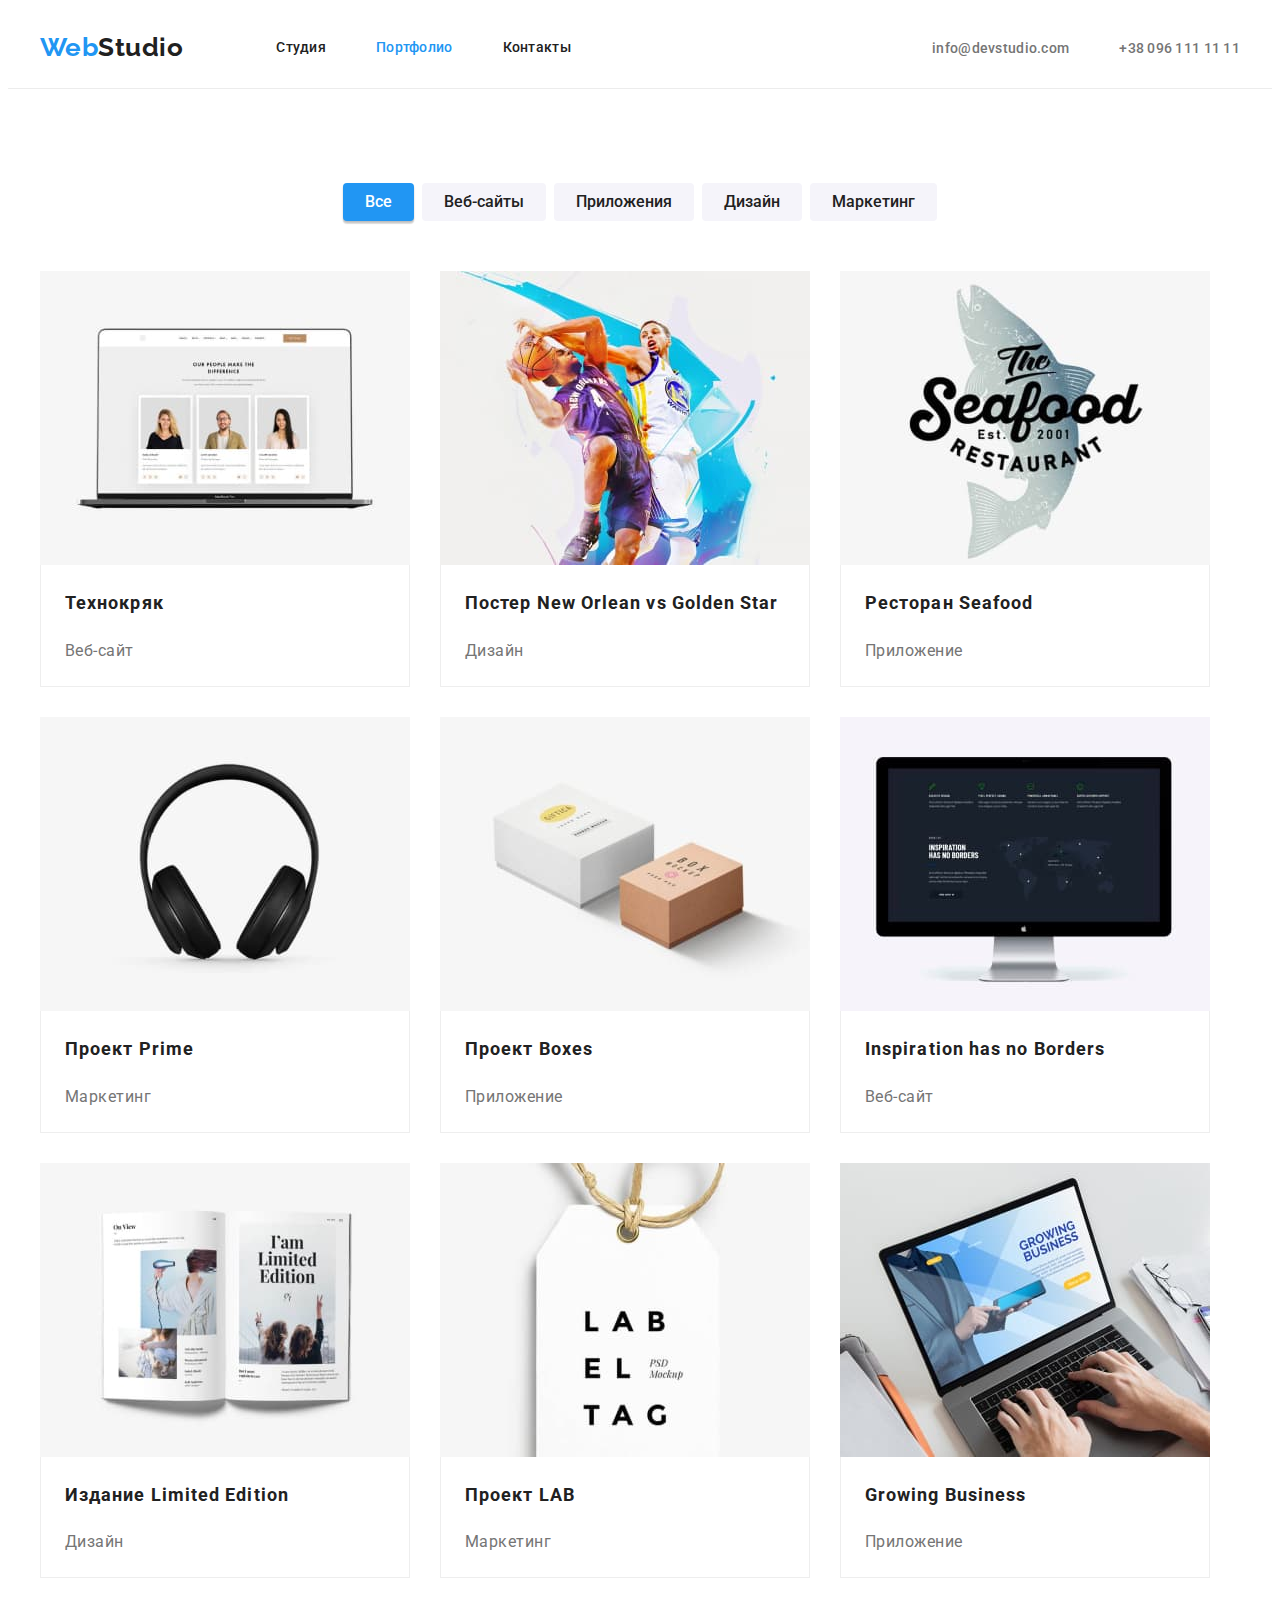
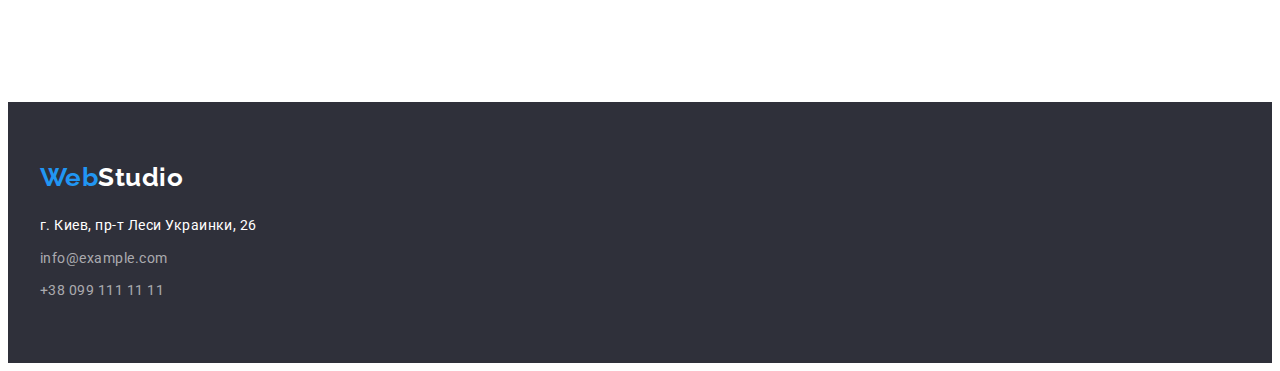
==== portfolio.html @ 87287f45 "Initial commit" ====
<!DOCTYPE html>
<html lang="ru">
<head>
    <meta charset="UTF-8">
    <meta http-equiv="X-UA-Compatible" content="IE=edge">
    <meta name="viewport" content="width=device-width, initial-scale=1.0">
    <title>Портфолио</title>
    <link href="https://fonts.googleapis.com/css2?family=Raleway:wght@700&family=Roboto:wght@400;500;700;900&display=swap"
        rel="stylesheet">
        <link rel="stylesheet" href="https://cdnjs.cloudflare.com/ajax/libs/modern-normalize/1.1.0/modern-normalize.min.css"
            integrity="sha512-wpPYUAdjBVSE4KJnH1VR1HeZfpl1ub8YT/NKx4PuQ5NmX2tKuGu6U/JRp5y+Y8XG2tV+wKQpNHVUX03MfMFn9Q=="
            crossorigin="anonymous" referrerpolicy="no-referrer" />
    <link rel="stylesheet" href="./css/style.css">
</head>
<body>
    <!-- Хедер -->
    <header class="header">
        <div class="container header-container">
            <nav class="main-nav">
                <a class="logo" href="/" lang="en">Web<span class="logo-accent">Studio</span></a>
                <ul class="site-nav list">
                    <li class="header-item"><a href="./index.html" class="link">Студия</a></li>
                    <li class="header-item"><a href="./portfolio.html" class="link current">Портфолио</a></li>
                    <li class="header-item"><a href="/" class="link">Контакты</a></li>
                </ul>
            </nav>
            <ul class="contacts-list list">
                <li class="contacts-item"><a class="contacts-link" href="mailto:info@devstudio.com">info@devstudio.com</a></li>
                <li class="contacts-item"><a class="contacts-link" href="tell:+380961111111">+38 096 111 11 11</a></li>
            </ul>
        </div>
    </header>
   
    <!-- Мейн контент -->
    <section class="section">
        <div class="container">
            <h1 hidden>Фильтр</h1>
            <ul class="button-list">
                <li class="button-item"><button type="button" class="button-primary">Все</button></li>
                <li class="button-item"><button type="button" class="button-secondary">Веб-сайты</button></li>
                <li class="button-item"><button type="button" class="button-secondary">Приложения</button></li>
                <li class="button-item"><button type="button" class="button-secondary">Дизайн</button></li>
                <li class="button-item"><button type="button" class="button-secondary">Маркетинг</button></li>
            </ul>
            <ul class="portfolio-list">
                <li class="portfolio-item">
                    <a class="portfolio-link" href="">
                        <img src="./images/laptop.jpg" alt="лептоп" width="370" height="294">
                        <div class="portfolio-wrapper">
                            <h2 class="portfolio-title">Технокряк</h2>
                            <p class="portfolio-subtitle">Веб-сайт</p>
                        </div>
                    </a>
                </li>
                <li class="portfolio-item">
                    <a class="portfolio-link" href="">
                        <img src="./images/poster.jpg" alt="баскетбол" width="370" height="294">
                        <div class="portfolio-wrapper">
                            <h2 class="portfolio-title">Постер New Orlean vs Golden Star</h2>
                            <p class="portfolio-subtitle">Дизайн</p>
                        </div>
                    </a>
                </li>
                <li class="portfolio-item">
                    <a class="portfolio-link" href="">
                        <img src="./images/seafood.jpg" alt="постер рыбного ресторана" width="370" height="294">
                        <div class="portfolio-wrapper">
                            <h2 class="portfolio-title">Ресторан Seafood</h2>
                            <p class="portfolio-subtitle">Приложение</p>
                        </div>
                    </a>
                </li>
                <li class="portfolio-item">
                    <a class="portfolio-link" href="">
                        <img src="./images/headphones.jpg" alt="наушники" width="370" height="294">
                        <div class="portfolio-wrapper">
                            <h2 class="portfolio-title">Проект Prime</h2>
                            <p class="portfolio-subtitle">Маркетинг</p>
                        </div>
                    </a>
                </li>
                <li class="portfolio-item">
                    <a class="portfolio-link" href="">
                        <img src="./images/boxes.jpg" alt="две коробки" width="370" height="294">
                        <div class="portfolio-wrapper">
                            <h2 class="portfolio-title">Проект Boxes</h2>
                            <p class="portfolio-subtitle">Приложение</p>
                        </div>
                    </a>
                </li>
                <li class="portfolio-item">
                    <a class="portfolio-link" href="">
                        <img src="./images/display.jpg" alt="монитор" width="370" height="294">
                        <div class="portfolio-wrapper">
                            <h2 class="portfolio-title">Inspiration has no Borders</h2>
                            <p class="portfolio-subtitle">Веб-сайт</p>
                        </div>
                    </a>
                </li>
                <li class="portfolio-item">
                    <a class="portfolio-link" href="">
                        <img src="./images/journal.jpg" alt="журнал" width="370" height="294">
                        <div class="portfolio-wrapper">
                            <h2 class="portfolio-title">Издание Limited Edition</h2>
                            <p class="portfolio-subtitle">Дизайн</p>
                        </div>
                    </a>
                </li>
                <li class="portfolio-item">
                    <a class="portfolio-link" href="">
                        <img src="./images/project-lab.jpg" alt="товарная бирка" width="370" height="294">
                        <div class="portfolio-wrapper">
                            <h2 class="portfolio-title">Проект LAB</h2>
                            <p class="portfolio-subtitle">Маркетинг</p>
                        </div>
                    </a>
                </li>
                <li class="portfolio-item">
                    <a class="portfolio-link" href="">
                        <img src="./images/business.jpg" alt="печатание на лептопе" width="370" height="294">
                        <div class="portfolio-wrapper">
                            <h2 class="portfolio-title">Growing Business</h2>
                            <p class="portfolio-subtitle">Приложение</p>
                        </div>
                    </a>
                </li>
            </ul>
        </div>
    </section>
    
   
    <!-- Футер -->
    <footer class="footer">
        <div class="container">
            <a class="logo" href="/" lang="en">Web<span class="logo-secondary">Studio</span></a>
            <address class="footer-contacts">
                <p class="footer-text">г. Киев, пр-т Леси Украинки, 26</p>
                <ul class="footer-list list">
                    <li class="footer-item"><a class="footer-link" href="mailto:info@example.com">info@example.com</a></li>
                    <li class="footer-item"><a class="footer-link" href="tell:+380991111111">+38 099 111 11 11</a></li>
                </ul>
            </address>
        </div>
    </footer>
    
</body>
</html>
---- css/style.css ----
:root {
   --primary-text-color: #757575;
   --titile-text-color: #212121;
   --accent-text-color: #2196F3;
   --primary-bg-color: #E5E5E5;
   --accent-header-name-color: #FFFFFF;
   --header-section-bg-color: #2F303A;
   --accent-footer-text-color: rgba(255, 255, 255, 0.6);
   --section-team-bg-color: #F5F4FA;
   --color-bg-button: #188CE8;
}

body {
    font-family: Roboto, sans-serif;
    color: var(--primary-text-color);
    letter-spacing: 0.03em;
    
}

h1, h2, h3, p {
    margin-top: 0;
}

img {
    display: block;
}

p:last-child {
    margin-bottom: 0;
}

/* -------------------------------------------------Heder */
.header {
    border-bottom: 1px solid #ECECEC;
}

.list {
    list-style: none;
    margin: 0;
    padding: 0;
}

.link {
    text-decoration: none;
    color: currentColor;
}

.header-container {
    display: flex;
    align-items: center;
}

.section {
    padding-top: 94px;
    padding-bottom: 94px;
}

.container {
    /* outline: 2px solid red;
    outline-offset: -2px; */


    width: 1200px;
    padding-left: 15px;
    padding-right: 15px;
    margin-left: auto;
    margin-right: auto;
}

.header .logo {
    padding-top: 24px;
    padding-bottom: 24px;
}

.logo {
    margin-right: 93px;

    color: var(--accent-text-color);
    font-family: 'Raleway';
    font-weight: 700;
    font-size: 26px;
    line-height: 1.20;
    text-decoration: none;
}

.logo-accent {
    color: var(--titile-text-color);
}

.logo:hover,
.logo:focus {
    color: var(--accent-text-color);
}

/*----------------------------------------Header navigation */

.main-nav {
    display: flex;
    align-items: center;
}

.site-nav {
    display: flex;
}

.site-nav .header-item:not(:last-child) {
    margin-right: 50px;
}


.site-nav .link:hover,
.site-nav .link:focus {
    color: var(--accent-text-color);
}

.site-nav .link.current {
    color: var(--accent-text-color);
}

.site-nav .link {
    display: block;
    padding-top: 32px;
    padding-bottom: 32px;
   

    text-decoration: none;
    color: var(--titile-text-color);
    font-weight: 500;
    font-size: 14px;
    line-height: 1.14;
    letter-spacing: 0.02em;
}

.contacts-link:hover,
.contacts-link:focus {
    color: var(--accent-text-color);
}

.contacts-list {
    display: flex;
    margin-left: auto;
}

.contacts-item:not(:last-child) {
    margin-right: 50px;

}


.contacts-link {
    padding-top: 32px;
    padding-bottom: 32px;
    
    color: var(--primary-text-color);
    font-weight: 500;
    font-size: 14px;
    line-height: 1.14;
    letter-spacing: 0.02em;
    text-decoration: none;
}

/* -------------------------------------------Hero */
.hero {
    padding-top: 200px;
    padding-bottom: 200px;

    background-color: var(--header-section-bg-color);
}

.hero-title {
    width: 696px;
    margin-left: auto;
    margin-right: auto;
    margin-bottom: 30px;
    
    color: var(--accent-header-name-color);
    font-weight: 900;
    font-size: 44px;
    line-height: 1.36;
    text-align: center;
    letter-spacing: 0.06em;
    text-transform: uppercase;
}

/* ------------------------------------------Button */

.button {
    display: block;
    padding: 10px 32px;
    margin-left: auto;
    margin-right: auto;
    box-shadow: 0px 4px 4px rgba(0, 0, 0, 0.15);
    border-radius: 4px;
    border: 1px;
    text-align: center;
    
    color: var(--accent-header-name-color);
    background-color: var(--accent-text-color);
    font-family: inherit;
    font-weight: 700;
    font-size: 16px;
    line-height: 1.87;
    letter-spacing: 0.06em;
    cursor: pointer;
    
}

.button:hover,
.button:focus {
    background-color: var(--color-bg-button);
}

/* -----------------------------------------Benefits */
.benefits {
    padding-bottom: 47px;
}

.benefits-list {
    display: flex;

}
.benefits-item {
    width: 270px;
}

.benefits-item:not(:last-child) {
    margin-right: 30px;

}


.benefits-title {
    margin-bottom: 10px;


    color: var(--titile-text-color);
    font-size: 14px;
    line-height: 1.14;
    text-transform: uppercase;
}

.benefits-list .text {
    font-size: 14px;
    line-height: 1.71;
}

/* -----------------------------------Section work */
.feauters {
    padding-top: 47px;
}

.section-title {
    margin-bottom: 50px;

    color: var(--titile-text-color);
    font-size: 36px;
    line-height: 1.17;
    text-align: center;
}

.section-list {
    display: flex;
    flex-wrap: wrap;
}

.section-item:not(:last-child) {
    margin-right: 30px;
}


/* ----------------------------------Section team */
.section-comand {
    padding-top: 94px;
    padding-bottom: 94px;
    background-color: var(--section-team-bg-color);
}

.section-title.comand {
    margin-bottom: 50px;

}

.team-list {
    display: flex;
    flex-wrap: wrap;
}

.team-item {

    margin-right: 30px;
    
    background-color: var(--accent-header-name-color);
    box-shadow: 0px 1px 3px rgba(0, 0, 0, 0.12), 0px 1px 1px rgba(0, 0, 0, 0.14), 0px 2px 1px rgba(0, 0, 0, 0.2);
    border-radius: 0px 0px 4px 4px;
}

.team-item:nth-child(4) {
    margin-right: 0;
}

.card-name {
    padding-top: 30px;
    padding-bottom: 30px;
    
}

.master-title {
    text-align: center;
    margin-bottom: 10px;

    color: var(--titile-text-color);
    font-weight: 500;
    font-size: 16px;
    line-height: 1.18;
}

.team-list .text {
    text-align: center;
    font-size: 16px;
    line-height: 1.18;
}
/* --------------------------------Footer */

.footer {
    padding-top: 60px;
    padding-bottom: 60px;
    background-color: var(--header-section-bg-color);
}

.footer .logo {
    display: block;
    margin-bottom: 20px;
}

.logo-secondary {
    color: var(--accent-header-name-color);
}

.footer-text {
    margin-bottom: 9px;
    font-style: normal;
    font-size: 14px;
    line-height: 1.71;
    color: var(--accent-header-name-color);
}

.footer-list {
    display: block;
    font-style: normal;
    font-size: 14px;
    line-height: 1.71;
    color: var(--accent-footer-text-color);
}

.footer-item:not(:last-child) {
    margin-bottom: 9px;
}

.footer-link {
    
    font-size: 14px;
    line-height: 1.71;
    color: var(--accent-footer-text-color);
    text-decoration: none;
}

.footer-link:hover,
.footer-link:focus {
    color: var(--accent-text-color);
}
/* ----------------------------------------------Portfolio button */
.button-list {
    display: flex;
    justify-content: center;
    margin-top: 0;
    margin-bottom: 50px;
    padding: 0;
    list-style: none;
}


.button-item:not(:last-child){
    margin-right: 8px;
}

.button-primary:hover,
.button-primary:focus,
.button-secondary:hover,
.button-secondary:focus {
    background-color: var(--accent-text-color);
    color: var(--accent-header-name-color);
}

.button-primary {
    padding: 6px 22px;

    font-family: inherit;
    font-weight: 500;
    font-size: 16px;
    line-height: 1.62;
    color: var(--accent-header-name-color);
    background-color: var(--accent-text-color);
    box-shadow: 0px 3px 1px rgba(0, 0, 0, 0.1), 0px 1px 2px rgba(0, 0, 0, 0.08), 0px 2px 2px rgba(0, 0, 0, 0.12);
    border-radius: 4px;
    border-style: none;
    cursor: pointer;
}

.button-secondary {
    padding: 6px 22px;

    font-family: inherit;
    font-style: normal;
    font-weight: 500;
    font-size: 16px;
    line-height: 1.62;
    text-align: center;
    color: var(--titile-text-color);
    background: var(--section-team-bg-color);
    border-radius: 4px;
    border-style: none;
    cursor: pointer;
}
/* ------------------------------------------------------Portfolio list */
.portfolio-title {
    font-weight: 700;
    font-size: 18px;
    line-height: 2;
    letter-spacing: 0.06em;
    color: var(--titile-text-color);
}

.portfolio-list {
    display: flex;
    flex-wrap: wrap;
    margin: 0;
    padding: 0;
}

.portfolio-item {
    width: 370px;
    margin-right: 30px;
    margin-bottom: 30px;
}

.portfolio-item:nth-child(3n) {
    margin-right: 0;
}

.portfolio-wrapper {
    padding: 20px 24px;
    border: 1px solid #EEEEEE;
    border-top: none;
}

.portfolio-subtitle {
    font-size: 16px;
    line-height: 1.87;
    color: var(--primary-text-color);
}

.portfolio-list {
    list-style: none;
}

.portfolio-link {
    text-decoration: none;
}
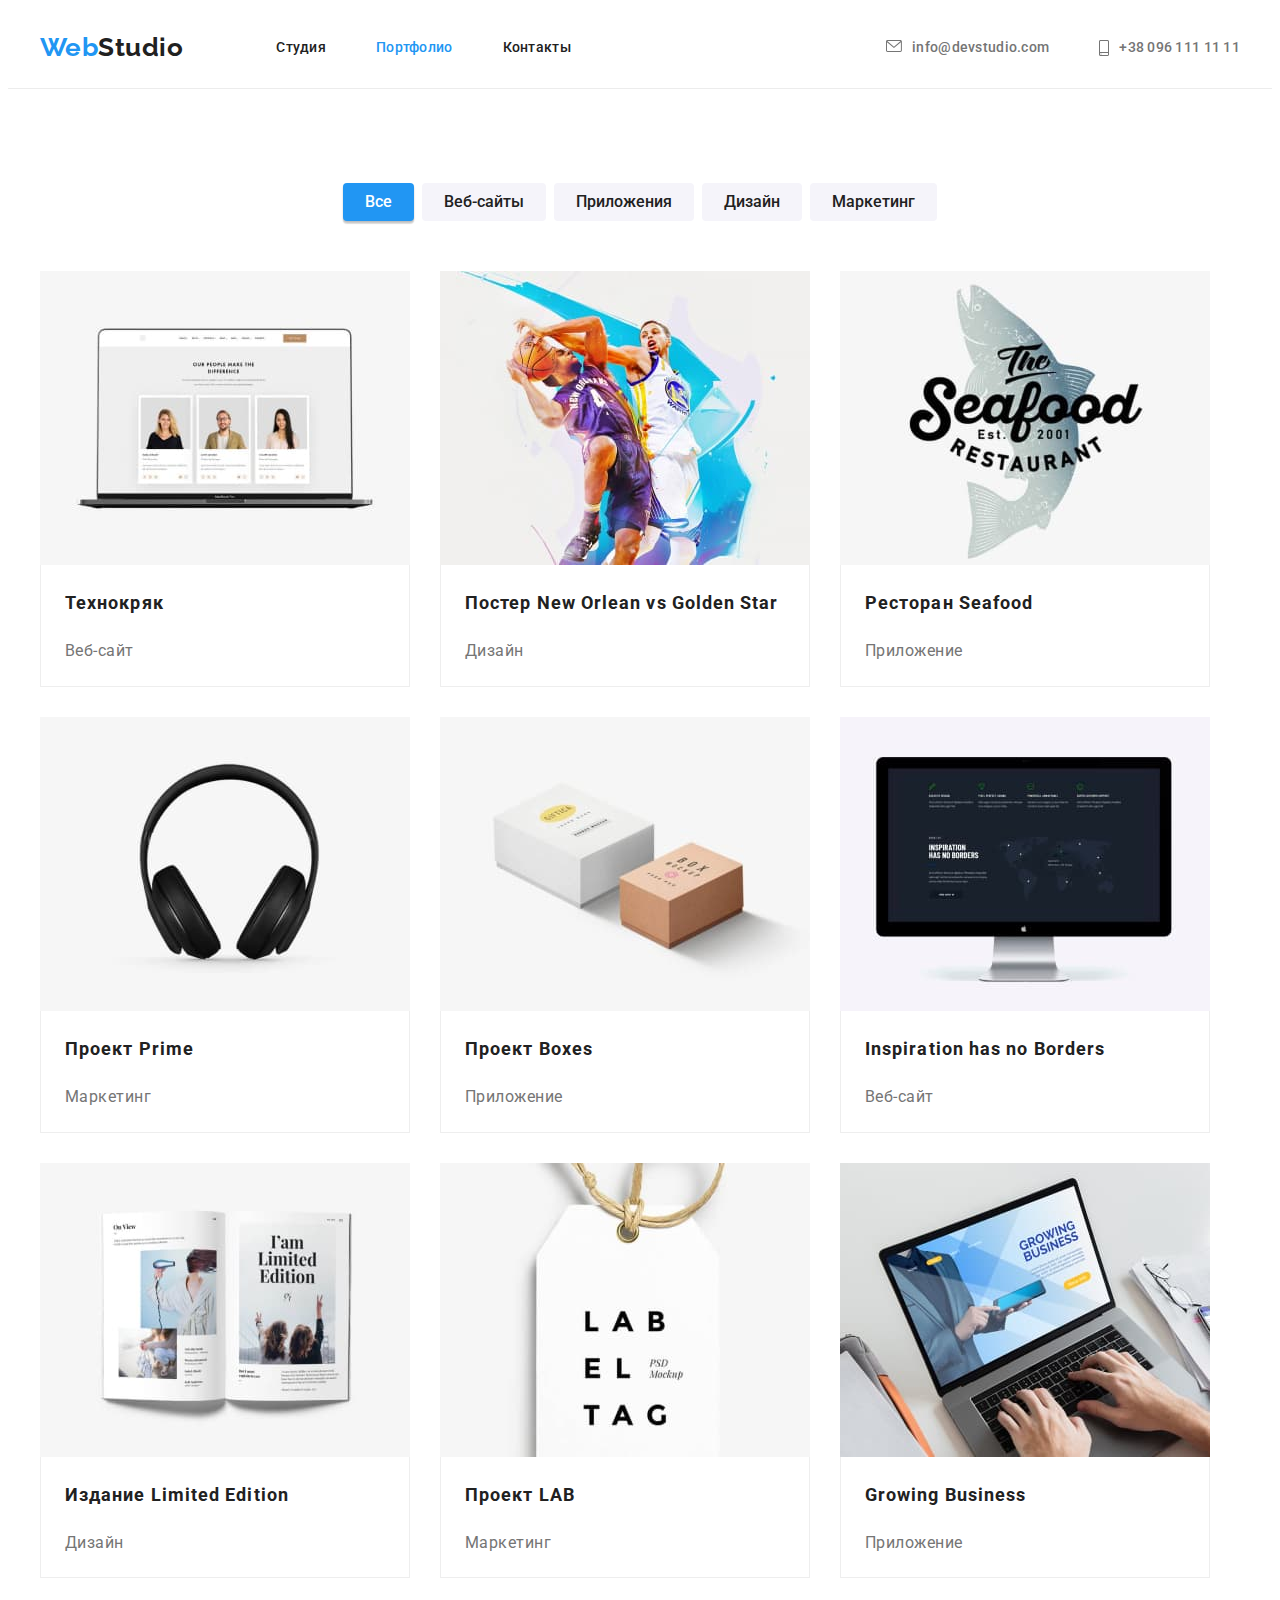
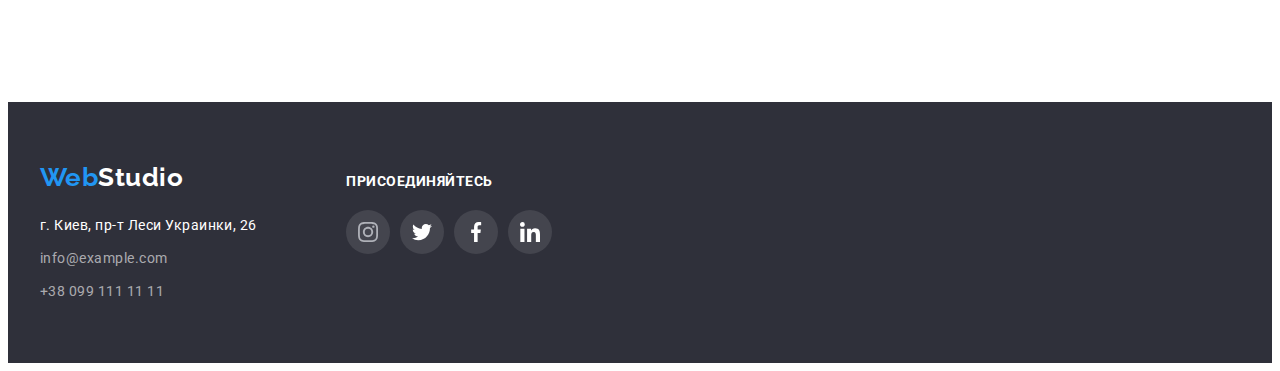
==== commit 0bdd1c3d: "На проверку" ====
--- a/portfolio.html
+++ b/portfolio.html
@@ -25,8 +25,14 @@
                 </ul>
             </nav>
             <ul class="contacts-list list">
-                <li class="contacts-item"><a class="contacts-link" href="mailto:info@devstudio.com">info@devstudio.com</a></li>
-                <li class="contacts-item"><a class="contacts-link" href="tell:+380961111111">+38 096 111 11 11</a></li>
+                <li class="contacts-item"><a class="contacts-link" href="mailto:info@devstudio.com"><svg class="mail-icon"
+                            width="16px" height="12px">
+                            <use href="./images/icons.svg#icon-envelope-hover"></use>
+                        </svg>info@devstudio.com</a></li>
+                <li class="contacts-item"><a class="contacts-link" href="tell:+380961111111"><svg class="phone-icon"
+                            width="10px" height="16px">
+                            <use href="./images/icons.svg#icon-smartphone"></use>
+                        </svg>+38 096 111 11 11</a></li>
             </ul>
         </div>
     </header>
@@ -132,14 +138,38 @@
     <!-- Футер -->
     <footer class="footer">
         <div class="container">
-            <a class="logo" href="/" lang="en">Web<span class="logo-secondary">Studio</span></a>
-            <address class="footer-contacts">
-                <p class="footer-text">г. Киев, пр-т Леси Украинки, 26</p>
-                <ul class="footer-list list">
-                    <li class="footer-item"><a class="footer-link" href="mailto:info@example.com">info@example.com</a></li>
-                    <li class="footer-item"><a class="footer-link" href="tell:+380991111111">+38 099 111 11 11</a></li>
+            <div class="address-container">
+                <a class="logo" href="/" lang="en">Web<span class="logo-secondary">Studio</span></a>
+                <address class="footer-contacts">
+                    <p class="footer-text">г. Киев, пр-т Леси Украинки, 26</p>
+                    <ul class="footer-list list">
+                        <li class="footer-item"><a class="footer-link" href="mailto:info@example.com">info@example.com</a>
+                        </li>
+                        <li class="footer-item"><a class="footer-link" href="tell:+380991111111">+38 099 111 11 11</a></li>
+                    </ul>
+                </address>
+            </div>
+            <div class="join">
+                <strong class="join-title">присоединяйтесь</strong>
+                <ul class="socials-list list">
+                    <li class="socials-item"><a class="socials-link link" href=""><svg class="socials-icons" width="20px"
+                                height="20px">
+                                <use href="./images/icons.svg#icon-instagram"></use>
+                            </svg></a></li>
+                    <li class="socials-item"><a class="socials-link link" href=""><svg class="socials-icons" width="20px"
+                                height="20px">
+                                <use href="./images/icons.svg#icon-twitter"></use>
+                            </svg></a></li>
+                    <li class="socials-item"><a class="socials-link link" href=""><svg class="socials-icons" width="20px"
+                                height="20px">
+                                <use href="./images/icons.svg#icon-facebook"></use>
+                            </svg></a></li>
+                    <li class="socials-item"><a class="socials-link link" href=""><svg class="socials-icons" width="20px"
+                                height="20px">
+                                <use href="./images/icons.svg#icon-linkedin"></use>
+                            </svg></a></li>
                 </ul>
-            </address>
+            </div>
         </div>
     </footer>
     
--- a/css/style.css
+++ b/css/style.css
@@ -147,7 +147,9 @@
 }
 
 
+
 .contacts-link {
+    display: flex;
     padding-top: 32px;
     padding-bottom: 32px;
     
@@ -157,6 +159,12 @@
     line-height: 1.14;
     letter-spacing: 0.02em;
     text-decoration: none;
+}
+
+.mail-icon,
+.phone-icon {
+    fill: currentColor;
+    margin-right: 10px;
 }
 
 /* -------------------------------------------Hero */
@@ -164,7 +172,18 @@
     padding-top: 200px;
     padding-bottom: 200px;
 
-    background-color: var(--header-section-bg-color);
+    background-color: #C4C4C4;
+   
+}
+
+.overlay {
+    margin: 0 auto;
+    max-width: 1600px;
+    height: 600px;
+    background-image: linear-gradient(rgba(47, 48, 58, 0.4), rgba(47, 48, 58, 0.4)), url(../images/hero-bg.jpg);
+    background-repeat: no-repeat;
+    background-position: center;
+    background-size: cover;
 }
 
 .hero-title {
@@ -228,6 +247,23 @@
 
 }
 
+.about-icon-wrap {
+    display: flex;
+    width: 270px;
+    height: 120px;
+    justify-content: center;
+    align-items: center;
+    background: #F5F4FA;
+    border-radius: 4px;
+    margin-bottom: 30px;
+
+}
+
+.about-icon {
+    width: 70px;
+    height: 70px;
+}
+
 
 .benefits-title {
     margin-bottom: 10px;
@@ -318,6 +354,82 @@
     text-align: center;
     font-size: 16px;
     line-height: 1.18;
+    margin-bottom: 16px;
+}
+
+.socials-list {
+    display: flex;
+    justify-content: center;
+}
+
+.socials-link {
+    display: flex;
+    width: 44px;
+    height: 44px;
+    justify-content: center;
+    align-items: center;
+    border-radius: 50%;
+}
+
+.socials-item {
+    margin-right: 10px;
+}
+
+.socials-item:last-child {
+    margin-right: 0;
+
+}
+
+.socials-link:hover,
+.socials-link:focus {
+    background-color: var(--accent-text-color);
+    color: var(--accent-header-name-color);
+} 
+
+.socials-icons {
+    fill: currentColor;
+}
+
+
+.container.clients {
+    padding-top: 49px;
+    padding-bottom: 94px;
+}
+
+.clients-title {
+    font-size: 36px;
+    line-height: 1.16;
+    text-align: center;
+    letter-spacing: 0.03em;
+    color: var(--titile-text-color);
+    
+    margin-bottom: 50px;
+}
+
+
+.clients-list {
+    display: flex;
+    justify-content: space-between;
+}
+
+.clients .link {
+    display: flex;
+    width: 170px;
+    height: 92px;
+    justify-content: center;
+    align-items: center;
+    border: 1px solid #AFB1B8;
+    border-radius: 4px;
+}
+
+.clients .link:hover,
+.clients .link:focus {
+    border-color: var(--accent-text-color);
+    color: var(--accent-text-color);
+}
+
+.clients-icon {
+    fill: currentColor;
 }
 /* --------------------------------Footer */
 
@@ -325,6 +437,17 @@
     padding-top: 60px;
     padding-bottom: 60px;
     background-color: var(--header-section-bg-color);
+    
+}
+
+.footer .container {
+    display: flex;
+    align-items: baseline;
+}
+
+.address-container {
+    margin-right: 70px;
+
 }
 
 .footer .logo {
@@ -367,6 +490,27 @@
 .footer-link:hover,
 .footer-link:focus {
     color: var(--accent-text-color);
+}
+
+.join-title {
+    display: block;
+    margin-bottom: 20px;
+    font-size: 14px;
+    line-height: 1.14;
+    text-transform: uppercase;
+
+    color: var(--accent-header-name-color);
+}
+
+.join .link {
+    border-radius: 50%;
+    color: var(--accent-header-name-color);
+    background-color: rgba(255, 255, 255, 0.1);
+}
+
+.join .link:hover,
+.join .link:focus {
+    background-color: var(--accent-text-color);
 }
 /* ----------------------------------------------Portfolio button */
 .button-list {
@@ -421,6 +565,11 @@
     border-style: none;
     cursor: pointer;
 }
+
+.button-item:hover,
+.button-item:focus {
+    box-shadow: 0px 3px 1px rgba(0, 0, 0, 0.1), 0px 1px 2px rgba(0, 0, 0, 0.08), 0px 2px 2px rgba(0, 0, 0, 0.12);
+}
 /* ------------------------------------------------------Portfolio list */
 .portfolio-title {
     font-weight: 700;
@@ -465,4 +614,9 @@
 
 .portfolio-link {
     text-decoration: none;
+}
+
+.portfolio-item:hover,
+.portfolio-item:focus {
+    box-shadow: 0px 1px 1px rgba(0, 0, 0, 0.12), 0px 4px 4px rgba(0, 0, 0, 0.06), 1px 4px 6px rgba(0, 0, 0, 0.16);
 }